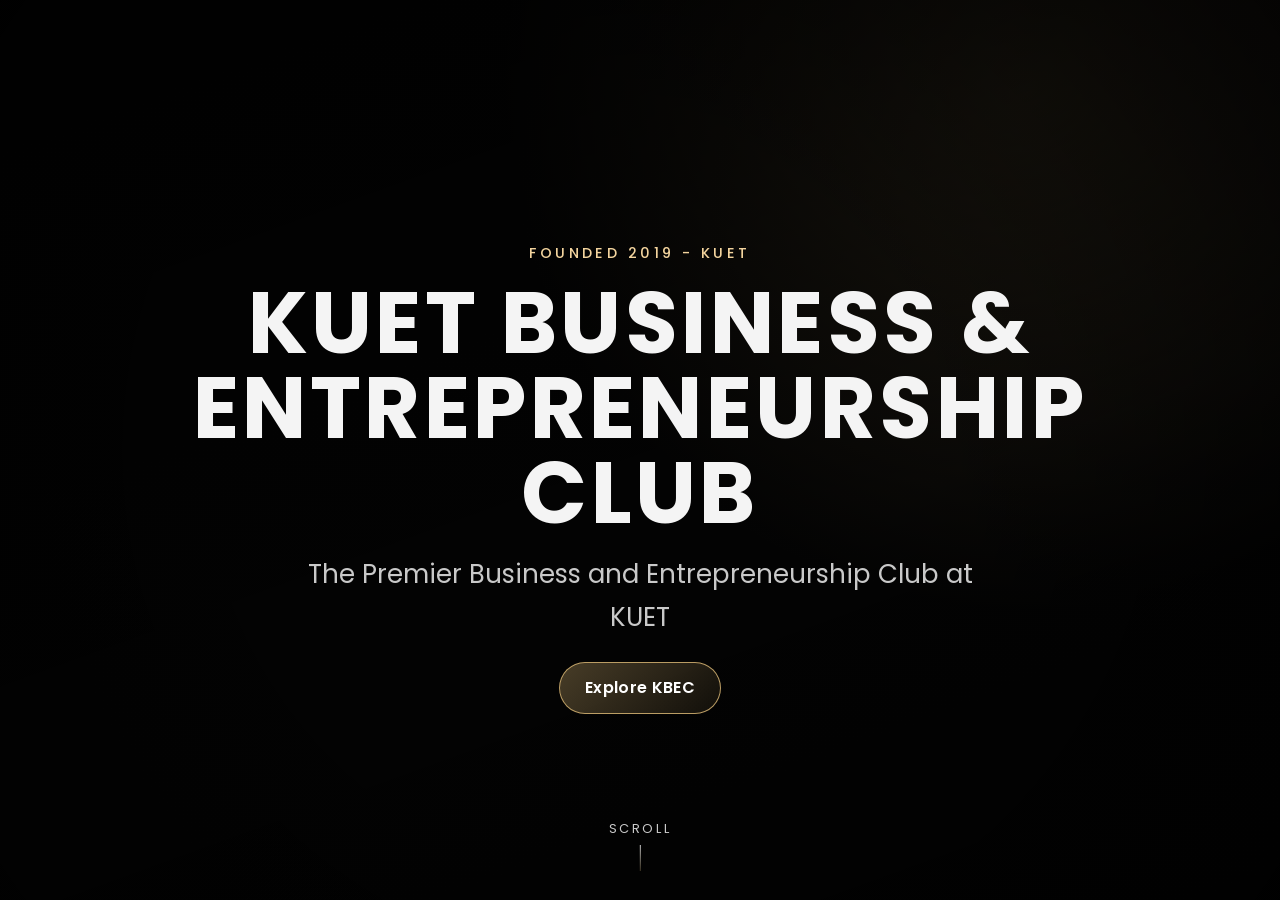
==== index.html @ 7d9067aa "adding the hero section commit" ====
<!DOCTYPE html>
<html lang="en">
<head>
  <meta charset="UTF-8" />
  <meta name="viewport" content="width=device-width, initial-scale=1.0" />
  <title>KUET Business & Entrepreneurship Club | KBEC</title>
  <meta
    name="description"
    content="Official landing page for KUET Business & Entrepreneurship Club (KBEC)."
  />
  <link rel="preconnect" href="https://fonts.googleapis.com" />
  <link rel="preconnect" href="https://fonts.gstatic.com" crossorigin />
  <link
    href="https://fonts.googleapis.com/css2?family=Poppins:wght@300;400;500;600;700;800&display=swap"
    rel="stylesheet"
  />
  <link rel="stylesheet" href="style.css" />
</head>
<body>
  <main>
    <section class="hero" id="home" aria-label="Hero section">
      <div class="hero-content">
        <p class="hero-kicker">Founded 2019 - KUET</p>
        <h1>KUET BUSINESS &amp; ENTREPRENEURSHIP CLUB</h1>
        <p class="hero-subheading">The Premier Business and Entrepreneurship Club at KUET</p>
        <a class="btn-gold" href="#">Explore KBEC</a>
      </div>
      <a class="scroll-indicator" href="#" aria-label="Scroll indicator">Scroll</a>
    </section>
  </main>

</body>
</html>
---- style.css ----
:root {
  --bg: #060606;
  --bg-elevated: #0b0b0b;
  --surface: #101010;
  --surface-hover: #171717;
  --text: #f4f4f4;
  --text-soft: #c9c9c9;
  --gold: #c7a86b;
  --gold-bright: #f3d49e;
  --border: rgba(199, 168, 107, 0.25);
}

* {
  box-sizing: border-box;
}

*::before,
*::after {
  box-sizing: border-box;
}

html {
  scroll-behavior: smooth;
}

body {
  margin: 0;
  font-family: "Poppins", sans-serif;
  background: var(--bg);
  color: var(--text);
  line-height: 1.65;
  overflow-x: hidden;
}

a {
  color: inherit;
  text-decoration: none;
}

img {
  display: block;
  width: 100%;
  height: auto;
}

.navbar {
  position: fixed;
  top: 0;
  left: 0;
  width: 100%;
  z-index: 1000;
  display: flex;
  align-items: center;
  justify-content: space-between;
  gap: 1rem;
  padding: 1rem clamp(1rem, 3vw, 3rem);
  border-bottom: 1px solid transparent;
  transition: background 0.35s ease, border-color 0.35s ease, box-shadow 0.35s ease,
    backdrop-filter 0.35s ease;
}

.navbar.scrolled {
  background: rgba(8, 8, 8, 0.9);
  border-color: var(--border);
  backdrop-filter: blur(10px);
  box-shadow: 0 12px 30px rgba(0, 0, 0, 0.35);
}

.brand {
  display: flex;
  align-items: center;
  gap: 0.8rem;
  min-width: 0;
}

.brand-logo {
  width: 2.65rem;
  height: 2.65rem;
  object-fit: contain;
  flex-shrink: 0;
}

.brand-copy {
  display: flex;
  flex-direction: column;
  font-size: 0.78rem;
  line-height: 1.15;
  color: var(--text-soft);
}

.brand-copy strong {
  font-weight: 500;
}

.brand-copy strong:first-child {
  color: #ffffff;
  font-weight: 600;
}

.nav-menu {
  display: flex;
  align-items: center;
  gap: 1.55rem;
}

.nav-link {
  position: relative;
  font-size: 0.95rem;
  font-weight: 500;
  color: var(--text-soft);
  transition: color 0.25s ease;
}

.nav-link::after {
  content: "";
  position: absolute;
  left: 0;
  bottom: -0.35rem;
  width: 100%;
  height: 2px;
  background: linear-gradient(90deg, var(--gold), var(--gold-bright));
  transform: scaleX(0);
  transform-origin: left;
  transition: transform 0.25s ease;
}

.nav-link:hover,
.nav-link.active {
  color: #ffffff;
}

.nav-link:hover::after,
.nav-link.active::after {
  transform: scaleX(1);
}

.nav-toggle {
  display: none;
  width: 2.5rem;
  height: 2.5rem;
  border: 1px solid rgba(199, 168, 107, 0.5);
  border-radius: 0.75rem;
  background: rgba(12, 12, 12, 0.82);
  align-items: center;
  justify-content: center;
  flex-direction: column;
  gap: 0.26rem;
  cursor: pointer;
}

.nav-toggle span {
  width: 1.15rem;
  height: 2px;
  background: var(--text);
  transition: transform 0.3s ease, opacity 0.3s ease;
}

.nav-toggle[aria-expanded="true"] span:nth-child(1) {
  transform: translateY(6px) rotate(45deg);
}

.nav-toggle[aria-expanded="true"] span:nth-child(2) {
  opacity: 0;
}

.nav-toggle[aria-expanded="true"] span:nth-child(3) {
  transform: translateY(-6px) rotate(-45deg);
}

.hero {
  position: relative;
  min-height: 100svh;
  display: grid;
  place-items: center;
  text-align: center;
  padding: clamp(6rem, 12vh, 8.5rem) 1.2rem 3.2rem;
  background-image: linear-gradient(160deg, rgba(0, 0, 0, 0.84) 10%, rgba(0, 0, 0, 0.52) 60%,
      rgba(0, 0, 0, 0.85) 100%),
    radial-gradient(circle at 80% 10%, rgba(199, 168, 107, 0.28) 0%, rgba(199, 168, 107, 0) 40%),
    url("https://images.unsplash.com/photo-1517048676732-d65bc937f952?auto=format&fit=crop&w=2000&q=80");
  background-size: cover;
  background-position: center calc(50% + var(--hero-offset, 0px));
  background-repeat: no-repeat;
  background-attachment: fixed;
}

.hero::after {
  content: "";
  position: absolute;
  inset: 0;
  background: radial-gradient(circle at center, rgba(0, 0, 0, 0) 35%, rgba(0, 0, 0, 0.52) 100%);
  pointer-events: none;
}

.hero-content {
  position: relative;
  z-index: 1;
  max-width: 980px;
  opacity: 1;
  transform: translateY(0);
}



.hero-kicker {
  margin: 0;
  text-transform: uppercase;
  letter-spacing: 0.24em;
  color: var(--gold-bright);
  font-size: clamp(0.7rem, 2vw, 0.9rem);
  font-weight: 500;
}

.hero h1 {
  margin: 0.95rem 0 0;
  font-size: clamp(1.9rem, 6.8vw, 5.4rem);
  line-height: 0.98;
  letter-spacing: 0.04em;
  text-transform: uppercase;
  text-wrap: balance;
}

.hero-subheading {
  margin: 1.1rem auto 0;
  width: min(720px, 92%);
  color: var(--text-soft);
  font-size: clamp(1rem, 2.2vw, 1.62rem);
  font-weight: 400;
}

.btn-gold {
  margin-top: 1.45rem;
  display: inline-flex;
  align-items: center;
  justify-content: center;
  padding: 0.76rem 1.55rem;
  border: 1px solid rgba(199, 168, 107, 0.92);
  border-radius: 999px;
  background: linear-gradient(135deg, rgba(199, 168, 107, 0.35), rgba(199, 168, 107, 0.08));
  color: #ffffff;
  font-weight: 600;
  letter-spacing: 0.02em;
  transition: transform 0.25s ease, box-shadow 0.25s ease, background 0.25s ease;
}

.btn-gold:hover {
  transform: translateY(-3px);
  box-shadow: 0 14px 32px rgba(0, 0, 0, 0.42), 0 0 24px rgba(199, 168, 107, 0.24);
  background: linear-gradient(135deg, rgba(199, 168, 107, 0.52), rgba(199, 168, 107, 0.15));
}

.scroll-indicator {
  position: absolute;
  bottom: 1.8rem;
  left: 50%;
  z-index: 1;
  transform: translateX(-50%);
  font-size: 0.8rem;
  text-transform: uppercase;
  letter-spacing: 0.2em;
  color: var(--text-soft);
}

.scroll-indicator::after {
  content: "";
  display: block;
  width: 1px;
  height: 26px;
  background: linear-gradient(180deg, rgba(255, 255, 255, 0.8), rgba(199, 168, 107, 0.3));
  margin: 0.4rem auto 0;
  animation: scroll-line 1.8s ease-in-out infinite;
}

@keyframes scroll-line {
  0%,
  100% {
    transform: scaleY(0.45);
    opacity: 0.5;
  }
  50% {
    transform: scaleY(1);
    opacity: 1;
  }
}

.section {
  position: relative;
  padding: clamp(4.7rem, 8vw, 7rem) 1.2rem;
}

.section-inner {
  width: min(1120px, 100%);
  margin-inline: auto;
}

.section-label {
  margin: 0;
  text-transform: uppercase;
  letter-spacing: 0.18em;
  color: var(--gold-bright);
  font-size: 0.76rem;
  font-weight: 500;
}

.section h2 {
  margin: 0.75rem 0 1.1rem;
  font-size: clamp(1.85rem, 5vw, 3.6rem);
  letter-spacing: 0.09em;
  line-height: 1;
}

.about {
  background: linear-gradient(180deg, var(--bg-elevated), var(--bg));
  overflow: hidden;
}

.about::before {
  content: "";
  position: absolute;
  top: -75px;
  left: -245px;
  width: min(640px, 80vw);
  height: min(420px, 60vw);
  border: 10px solid rgba(199, 168, 107, 0.26);
  border-color: rgba(199, 168, 107, 0.38) transparent rgba(199, 168, 107, 0.2) transparent;
  border-radius: 66% 34% 72% 28% / 45% 68% 32% 55%;
  transform: rotate(24deg);
  pointer-events: none;
}

.about-grid {
  display: grid;
  grid-template-columns: 1.1fr 0.9fr;
  gap: clamp(1.4rem, 4vw, 3rem);
  align-items: center;
}

.about-content p {
  max-width: 62ch;
  color: var(--text-soft);
  font-size: 1.05rem;
}

.media-card {
  background: linear-gradient(160deg, rgba(255, 255, 255, 0.03), rgba(255, 255, 255, 0));
  border: 1px solid var(--border);
  border-radius: 1.1rem;
  overflow: hidden;
  box-shadow: 0 24px 38px rgba(0, 0, 0, 0.35);
}

.media-card img {
  aspect-ratio: 16 / 10;
  object-fit: cover;
}

.media-card-body {
  padding: 1.1rem 1.1rem 1.25rem;
}

.media-card-body h3 {
  margin: 0;
  font-size: 1.12rem;
}

.media-card-body p {
  margin: 0.5rem 0 0;
  color: var(--text-soft);
  font-size: 0.95rem;
}

.events {
  background: #070707;
}

.event-grid {
  margin-top: 1.35rem;
  display: grid;
  grid-template-columns: repeat(3, minmax(0, 1fr));
  gap: 1rem;
}

.event-card {
  background: linear-gradient(145deg, rgba(255, 255, 255, 0.04), rgba(255, 255, 255, 0.01));
  border: 1px solid rgba(255, 255, 255, 0.08);
  border-top: 1px solid rgba(199, 168, 107, 0.48);
  border-radius: 1rem;
  padding: 1.15rem;
  transition: transform 0.25s ease, border-color 0.25s ease, background 0.25s ease;
}

.event-card:hover {
  transform: translateY(-5px);
  border-color: rgba(199, 168, 107, 0.55);
  background: linear-gradient(145deg, rgba(199, 168, 107, 0.12), rgba(255, 255, 255, 0.03));
}

.event-card h3 {
  margin: 0;
  font-size: 1.06rem;
}

.event-card p {
  margin: 0.55rem 0 0;
  color: var(--text-soft);
}

.contact {
  background: linear-gradient(180deg, #080808, #050505);
}

.contact-box {
  text-align: center;
  background: radial-gradient(circle at top, rgba(199, 168, 107, 0.18), rgba(199, 168, 107, 0.03) 55%,
      rgba(255, 255, 255, 0.02));
  border: 1px solid var(--border);
  border-radius: 1.1rem;
  padding: clamp(1.7rem, 4vw, 2.8rem);
}

.contact-box p {
  color: var(--text-soft);
  margin-inline: auto;
  max-width: 62ch;
}

.footer {
  padding: 1.1rem 1rem 2rem;
  text-align: center;
  color: #9f9f9f;
  font-size: 0.84rem;
  border-top: 1px solid rgba(255, 255, 255, 0.07);
  background: #050505;
}

.reveal {
  opacity: 0;
  transform: translateY(35px);
  transition: opacity 0.8s ease, transform 0.8s cubic-bezier(0.22, 1, 0.36, 1);
}

.reveal.is-visible {
  opacity: 1;
  transform: translateY(0);
}

.scroll-top-btn {
  position: fixed;
  right: 1.2rem;
  bottom: 1.2rem;
  z-index: 1000;
  width: 3rem;
  height: 3rem;
  border: 1px solid rgba(199, 168, 107, 0.75);
  border-radius: 50%;
  background: rgba(8, 8, 8, 0.95);
  color: var(--gold-bright);
  font-weight: 600;
  cursor: pointer;
  opacity: 0;
  visibility: hidden;
  transform: translateY(14px);
  transition: opacity 0.28s ease, visibility 0.28s ease, transform 0.28s ease, background 0.28s ease;
}

.scroll-top-btn:hover {
  background: rgba(199, 168, 107, 0.18);
}

.scroll-top-btn.visible {
  opacity: 1;
  visibility: visible;
  transform: translateY(0);
}

@media (max-width: 980px) {
  .hero {
    background-attachment: scroll;
  }

  .about-grid {
    grid-template-columns: 1fr;
  }

  .event-grid {
    grid-template-columns: repeat(2, minmax(0, 1fr));
  }
}

@media (max-width: 880px) {
  .nav-toggle {
    display: inline-flex;
  }

  .nav-menu {
    position: absolute;
    top: 100%;
    right: 1rem;
    margin-top: 0.85rem;
    min-width: 12rem;
    padding: 1rem 1.15rem;
    border-radius: 0.9rem;
    border: 1px solid rgba(199, 168, 107, 0.34);
    background: rgba(8, 8, 8, 0.97);
    box-shadow: 0 20px 30px rgba(0, 0, 0, 0.4);
    flex-direction: column;
    align-items: flex-start;
    gap: 1rem;
    opacity: 0;
    visibility: hidden;
    transform: translateY(-8px) scale(0.98);
    pointer-events: none;
    transition: opacity 0.25s ease, transform 0.25s ease, visibility 0.25s ease;
  }

  .nav-menu.open {
    opacity: 1;
    visibility: visible;
    transform: translateY(0) scale(1);
    pointer-events: auto;
  }
}

@media (max-width: 640px) {
  .hero h1 {
    letter-spacing: 0.02em;
  }

  .hero-subheading {
    font-size: 1rem;
  }

  .section h2 {
    letter-spacing: 0.05em;
  }

  .event-grid {
    grid-template-columns: 1fr;
  }

  .scroll-indicator {
    bottom: 1.1rem;
  }
}
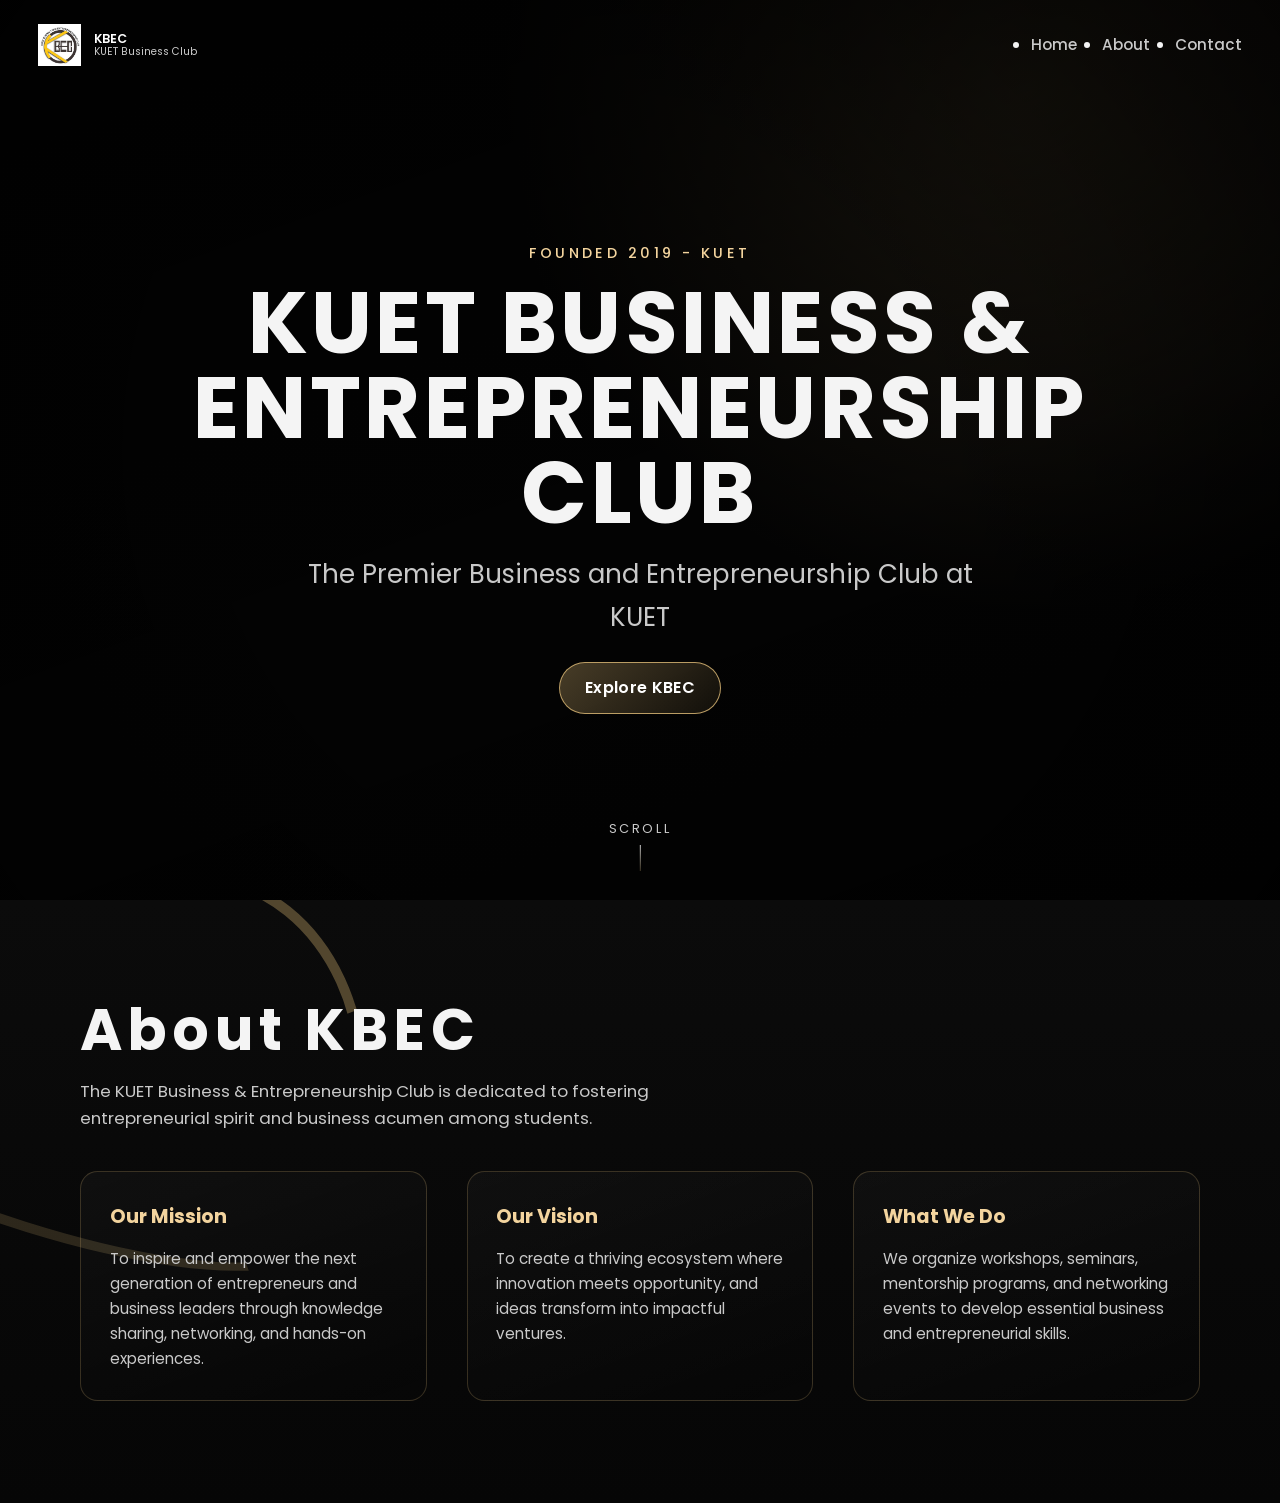
==== commit dee77db9: "add navigation bar and about section with styling" ====
--- a/index.html
+++ b/index.html
@@ -17,6 +17,21 @@
   <link rel="stylesheet" href="style.css" />
 </head>
 <body>
+  <nav class="navbar" id="navbar">
+    <div class="brand">
+      <img src="logo.png" alt="KBEC Logo" class="brand-logo" />
+      <div class="brand-copy">
+        <strong>KBEC</strong>
+        <small>KUET Business Club</small>
+      </div>
+    </div>
+    <ul class="nav-menu">
+      <li><a href="#home">Home</a></li>
+      <li><a href="#about">About</a></li>
+      <li><a href="#contact">Contact</a></li>
+    </ul>
+  </nav>
+
   <main>
     <section class="hero" id="home" aria-label="Hero section">
       <div class="hero-content">
@@ -27,6 +42,27 @@
       </div>
       <a class="scroll-indicator" href="#" aria-label="Scroll indicator">Scroll</a>
     </section>
+
+    <section class="about" id="about" aria-label="About KBEC">
+      <div class="about-container">
+        <h2>About KBEC</h2>
+        <p class="about-intro">The KUET Business & Entrepreneurship Club is dedicated to fostering entrepreneurial spirit and business acumen among students.</p>
+        <div class="about-grid">
+          <div class="about-card">
+            <h3>Our Mission</h3>
+            <p>To inspire and empower the next generation of entrepreneurs and business leaders through knowledge sharing, networking, and hands-on experiences.</p>
+          </div>
+          <div class="about-card">
+            <h3>Our Vision</h3>
+            <p>To create a thriving ecosystem where innovation meets opportunity, and ideas transform into impactful ventures.</p>
+          </div>
+          <div class="about-card">
+            <h3>What We Do</h3>
+            <p>We organize workshops, seminars, mentorship programs, and networking events to develop essential business and entrepreneurial skills.</p>
+          </div>
+        </div>
+      </div>
+    </section>
   </main>
 
 </body>
--- a/style.css
+++ b/style.css
@@ -103,7 +103,7 @@
   gap: 1.55rem;
 }
 
-.nav-link {
+.nav-menu a {
   position: relative;
   font-size: 0.95rem;
   font-weight: 500;
@@ -111,7 +111,7 @@
   transition: color 0.25s ease;
 }
 
-.nav-link::after {
+.nav-menu a::after {
   content: "";
   position: absolute;
   left: 0;
@@ -124,13 +124,11 @@
   transition: transform 0.25s ease;
 }
 
-.nav-link:hover,
-.nav-link.active {
+.nav-menu a:hover {
   color: #ffffff;
 }
 
-.nav-link:hover::after,
-.nav-link.active::after {
+.nav-menu a:hover::after {
   transform: scaleX(1);
 }
 
@@ -312,6 +310,8 @@
 .about {
   background: linear-gradient(180deg, var(--bg-elevated), var(--bg));
   overflow: hidden;
+  position: relative;
+  padding: clamp(4.7rem, 8vw, 7rem) 1.2rem;
 }
 
 .about::before {
@@ -328,17 +328,57 @@
   pointer-events: none;
 }
 
+.about-container {
+  width: min(1120px, 100%);
+  margin-inline: auto;
+  position: relative;
+  z-index: 1;
+}
+
+.about h2 {
+  margin: 0 0 1.1rem;
+  font-size: clamp(1.85rem, 5vw, 3.6rem);
+  letter-spacing: 0.09em;
+  line-height: 1;
+}
+
+.about-intro {
+  max-width: 62ch;
+  color: var(--text-soft);
+  font-size: 1.05rem;
+  margin-bottom: 2.4rem;
+}
+
 .about-grid {
   display: grid;
-  grid-template-columns: 1.1fr 0.9fr;
-  gap: clamp(1.4rem, 4vw, 3rem);
-  align-items: center;
-}
-
-.about-content p {
-  max-width: 62ch;
-  color: var(--text-soft);
-  font-size: 1.05rem;
+  grid-template-columns: repeat(auto-fit, minmax(280px, 1fr));
+  gap: clamp(1.4rem, 4vw, 2.5rem);
+}
+
+.about-card {
+  background: linear-gradient(160deg, rgba(255, 255, 255, 0.03), rgba(255, 255, 255, 0));
+  border: 1px solid var(--border);
+  border-radius: 1.1rem;
+  padding: 1.8rem;
+  transition: transform 0.25s ease, border-color 0.25s ease, background 0.25s ease;
+}
+
+.about-card:hover {
+  transform: translateY(-5px);
+  border-color: rgba(199, 168, 107, 0.55);
+  background: linear-gradient(160deg, rgba(199, 168, 107, 0.12), rgba(255, 255, 255, 0.03));
+}
+
+.about-card h3 {
+  margin: 0;
+  font-size: 1.2rem;
+  color: var(--gold-bright);
+}
+
+.about-card p {
+  margin: 0.8rem 0 0;
+  color: var(--text-soft);
+  font-size: 0.95rem;
 }
 
 .media-card {
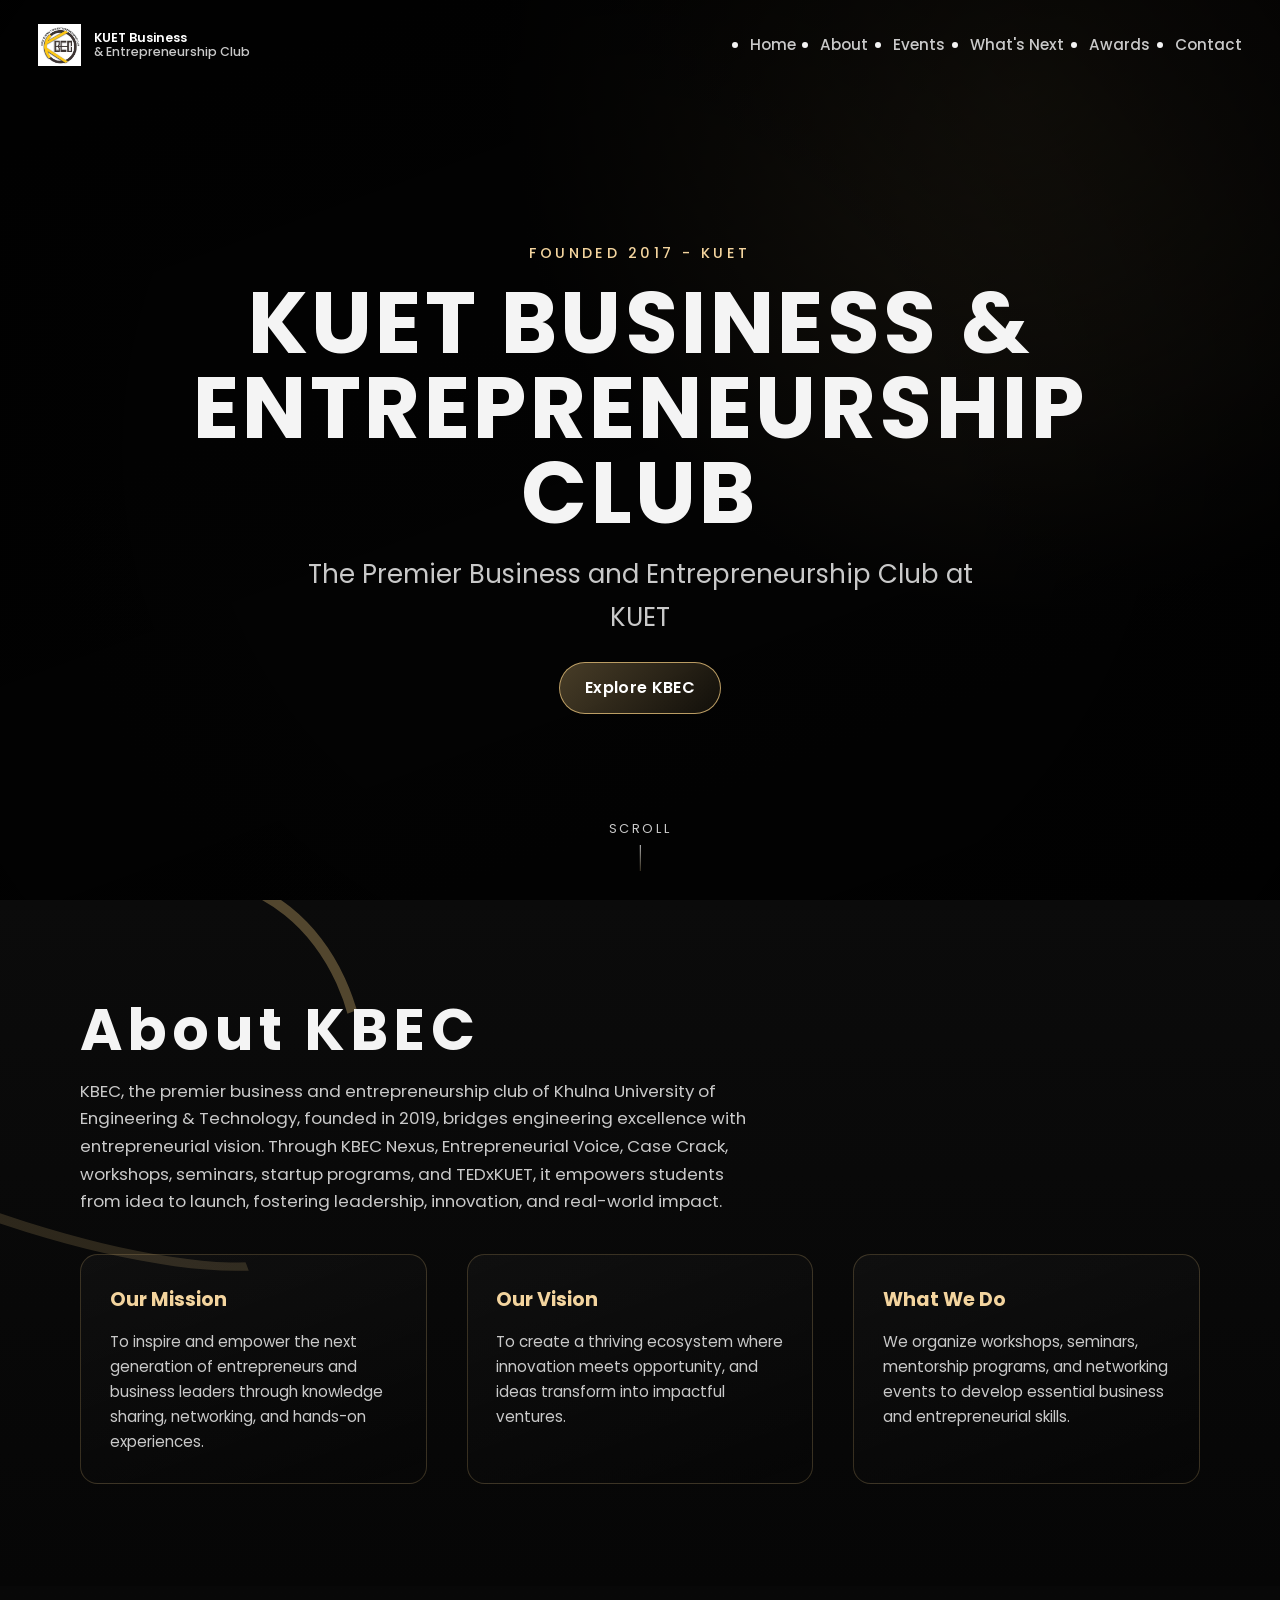
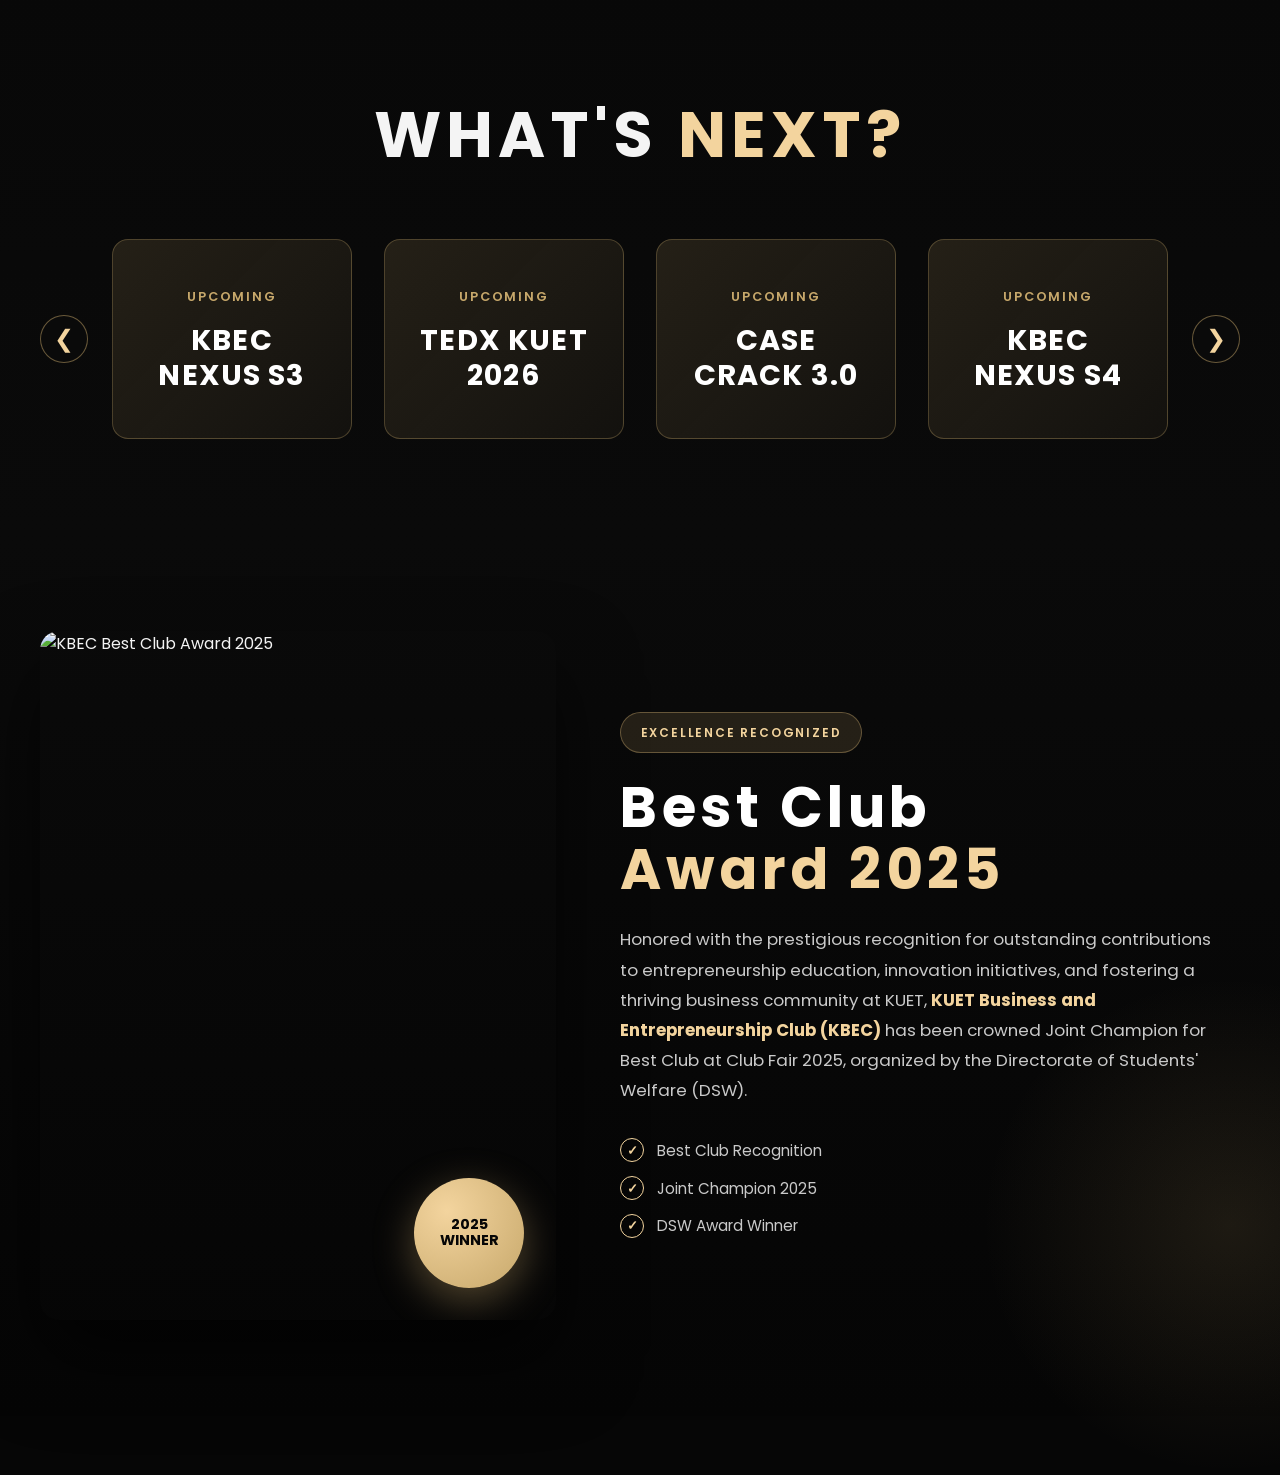
==== commit d0c1fdc0: "enhanced homepage with new sections for events, what's next, and awards" ====
--- a/index.html
+++ b/index.html
@@ -21,13 +21,17 @@
     <div class="brand">
       <img src="logo.png" alt="KBEC Logo" class="brand-logo" />
       <div class="brand-copy">
-        <strong>KBEC</strong>
-        <small>KUET Business Club</small>
+        <strong>KUET Business </strong>
+       <strong>& Entrepreneurship Club</strong>
+      
       </div>
     </div>
     <ul class="nav-menu">
       <li><a href="#home">Home</a></li>
       <li><a href="#about">About</a></li>
+      <li><a href="#events">Events</a></li>
+      <li><a href="#whats-next">What's Next</a></li>
+      <li><a href="#awards">Awards</a></li>
       <li><a href="#contact">Contact</a></li>
     </ul>
   </nav>
@@ -35,7 +39,7 @@
   <main>
     <section class="hero" id="home" aria-label="Hero section">
       <div class="hero-content">
-        <p class="hero-kicker">Founded 2019 - KUET</p>
+        <p class="hero-kicker">Founded 2017 - KUET</p>
         <h1>KUET BUSINESS &amp; ENTREPRENEURSHIP CLUB</h1>
         <p class="hero-subheading">The Premier Business and Entrepreneurship Club at KUET</p>
         <a class="btn-gold" href="#">Explore KBEC</a>
@@ -46,7 +50,7 @@
     <section class="about" id="about" aria-label="About KBEC">
       <div class="about-container">
         <h2>About KBEC</h2>
-        <p class="about-intro">The KUET Business & Entrepreneurship Club is dedicated to fostering entrepreneurial spirit and business acumen among students.</p>
+        <p class="about-intro">KBEC, the premier business and entrepreneurship club of Khulna University of Engineering & Technology, founded in 2019, bridges engineering excellence with entrepreneurial vision. Through KBEC Nexus, Entrepreneurial Voice, Case Crack, workshops, seminars, startup programs, and TEDxKUET, it empowers students from idea to launch, fostering leadership, innovation, and real-world impact.</p>
         <div class="about-grid">
           <div class="about-card">
             <h3>Our Mission</h3>
@@ -63,7 +67,74 @@
         </div>
       </div>
     </section>
+
+    
+
+    <section class="whats-next" id="whats-next" aria-label="What's Next">
+      <div class="whats-next-header">
+        <h2>WHAT'S <span class="highlight">NEXT?</span></h2>
+      </div>
+      <div class="carousel-container">
+        <button class="carousel-btn prev" id="prevBtn" aria-label="Previous">❮</button>
+        <div class="carousel-wrapper">
+          <div class="carousel" id="carousel">
+            <div class="carousel-item">
+              <div class="carousel-label">UPCOMING</div>
+              <div class="carousel-title">KBEC NEXUS S3</div>
+            </div>
+            <div class="carousel-item">
+              <div class="carousel-label">UPCOMING</div>
+              <div class="carousel-title">TEDX KUET 2026</div>
+            </div>
+            <div class="carousel-item">
+              <div class="carousel-label">UPCOMING</div>
+              <div class="carousel-title">CASE CRACK 3.0</div>
+            </div>
+            <div class="carousel-item">
+              <div class="carousel-label">UPCOMING</div>
+              <div class="carousel-title">KBEC NEXUS S4</div>
+            </div>
+          </div>
+        </div>
+        <button class="carousel-btn next" id="nextBtn" aria-label="Next">❯</button>
+      </div>
+    </section>
+
+    <section class="awards" id="awards" aria-label="Awards & Achievements">
+      <div class="awards-container">
+        <div class="awards-grid">
+          <div class="award-image-col">
+            <div class="award-image">
+              <img src="award.jpg" alt="KBEC Best Club Award 2025" />
+              <div class="award-badge">2025<br>WINNER</div>
+            </div>
+          </div>
+          <div class="award-content-col">
+            <div class="award-label">EXCELLENCE RECOGNIZED</div>
+            <h2>Best Club<br><span class="award-year">Award 2025</span></h2>
+            <p class="award-description">
+              Honored with the prestigious recognition for outstanding contributions to entrepreneurship education, innovation initiatives, and fostering a thriving business community at KUET, <strong>KUET Business and Entrepreneurship Club (KBEC)</strong> has been crowned Joint Champion for Best Club at Club Fair 2025, organized by the Directorate of Students' Welfare (DSW).
+            </p>
+            <div class="award-highlights">
+              <div class="highlight-item">
+                <span class="highlight-icon">✓</span>
+                <span>Best Club Recognition</span>
+              </div>
+              <div class="highlight-item">
+                <span class="highlight-icon">✓</span>
+                <span>Joint Champion 2025</span>
+              </div>
+              <div class="highlight-item">
+                <span class="highlight-icon">✓</span>
+                <span>DSW Award Winner</span>
+              </div>
+            </div>
+          </div>
+        </div>
+      </div>
+    </section>
   </main>
 
+  <script src="script.js"></script>
 </body>
 </html>
--- a/style.css
+++ b/style.css
@@ -381,6 +381,92 @@
   font-size: 0.95rem;
 }
 
+.events {
+  background: #070707;
+  position: relative;
+  padding: clamp(4.7rem, 8vw, 7rem) 1.2rem;
+}
+
+.events-container {
+  width: min(1120px, 100%);
+  margin-inline: auto;
+}
+
+.events h2 {
+  margin: 0 0 1rem;
+  font-size: clamp(1.85rem, 5vw, 3.6rem);
+  letter-spacing: 0.09em;
+  line-height: 1;
+}
+
+.events-intro {
+  max-width: 62ch;
+  color: var(--text-soft);
+  font-size: 1.05rem;
+  margin-bottom: 2.4rem;
+}
+
+.event-grid {
+  display: grid;
+  grid-template-columns: repeat(auto-fit, minmax(300px, 1fr));
+  gap: clamp(1.4rem, 4vw, 2.5rem);
+}
+
+.event-card {
+  background: linear-gradient(160deg, rgba(255, 255, 255, 0.03), rgba(255, 255, 255, 0));
+  border: 1px solid var(--border);
+  border-radius: 1.1rem;
+  overflow: hidden;
+  transition: transform 0.25s ease, border-color 0.25s ease, background 0.25s ease;
+}
+
+.event-card:hover {
+  transform: translateY(-5px);
+  border-color: rgba(199, 168, 107, 0.55);
+  background: linear-gradient(160deg, rgba(199, 168, 107, 0.12), rgba(255, 255, 255, 0.03));
+}
+
+.event-image {
+  width: 100%;
+  height: 200px;
+  overflow: hidden;
+}
+
+.event-image img {
+  width: 100%;
+  height: 100%;
+  object-fit: cover;
+  transition: transform 0.3s ease;
+}
+
+.event-card:hover .event-image img {
+  transform: scale(1.05);
+}
+
+.event-content {
+  padding: 1.8rem;
+}
+
+.event-content h3 {
+  margin: 0;
+  font-size: 1.2rem;
+  color: var(--gold-bright);
+}
+
+.event-date {
+  margin: 0.5rem 0 0;
+  color: var(--gold);
+  font-size: 0.9rem;
+  font-weight: 500;
+}
+
+.event-content p {
+  margin: 0.8rem 0 0;
+  color: var(--text-soft);
+  font-size: 0.95rem;
+  line-height: 1.5;
+}
+
 .media-card {
   background: linear-gradient(160deg, rgba(255, 255, 255, 0.03), rgba(255, 255, 255, 0));
   border: 1px solid var(--border);
@@ -513,6 +599,258 @@
   transform: translateY(0);
 }
 
+/* What's Next Section - Carousel */
+.whats-next {
+  background: linear-gradient(180deg, #080808, #0a0a0a);
+  padding: clamp(4rem, 8vw, 6rem) 1.2rem;
+  position: relative;
+  overflow: hidden;
+}
+
+.whats-next-header {
+  text-align: center;
+  margin-bottom: clamp(2rem, 4vw, 3.5rem);
+}
+
+.whats-next-header h2 {
+  margin: 0;
+  font-size: clamp(2.2rem, 6vw, 4rem);
+  letter-spacing: 0.08em;
+  text-transform: uppercase;
+}
+
+.whats-next-header .highlight {
+  color: var(--gold-bright);
+}
+
+.carousel-container {
+  width: min(1200px, 100%);
+  margin-inline: auto;
+  display: flex;
+  align-items: center;
+  gap: 1.5rem;
+  position: relative;
+}
+
+.carousel-btn {
+  width: 3rem;
+  height: 3rem;
+  border: 1px solid rgba(199, 168, 107, 0.5);
+  border-radius: 50%;
+  background: rgba(12, 12, 12, 0.82);
+  color: var(--gold-bright);
+  font-size: 1.5rem;
+  cursor: pointer;
+  transition: all 0.25s ease;
+  flex-shrink: 0;
+  display: flex;
+  align-items: center;
+  justify-content: center;
+}
+
+.carousel-btn:hover {
+  background: rgba(199, 168, 107, 0.2);
+  border-color: rgba(199, 168, 107, 0.8);
+  transform: scale(1.05);
+}
+
+.carousel-wrapper {
+  flex: 1;
+  overflow: hidden;
+  border-radius: 0.8rem;
+}
+
+.carousel {
+  display: flex;
+  gap: 2rem;
+  transition: transform 0.5s cubic-bezier(0.22, 1, 0.36, 1);
+}
+
+.carousel-item {
+  flex: 0 0 calc(25% - 1.5rem);
+  min-height: 200px;
+  background: linear-gradient(135deg, rgba(199, 168, 107, 0.15), rgba(199, 168, 107, 0.05));
+  border: 1px solid rgba(199, 168, 107, 0.3);
+  border-radius: 1rem;
+  padding: 2rem 1.5rem;
+  display: flex;
+  flex-direction: column;
+  justify-content: center;
+  align-items: center;
+  text-align: center;
+  cursor: pointer;
+  transition: all 0.3s ease;
+  position: relative;
+}
+
+.carousel-item:hover {
+  border-color: rgba(199, 168, 107, 0.8);
+  background: linear-gradient(135deg, rgba(199, 168, 107, 0.25), rgba(199, 168, 107, 0.12));
+  transform: translateY(-8px);
+}
+
+.carousel-label {
+  font-size: 0.8rem;
+  text-transform: uppercase;
+  letter-spacing: 0.15em;
+  color: var(--gold);
+  margin-bottom: 1rem;
+  font-weight: 600;
+}
+
+.carousel-title {
+  font-size: clamp(1.3rem, 3vw, 1.8rem);
+  font-weight: 700;
+  text-transform: uppercase;
+  letter-spacing: 0.04em;
+  line-height: 1.2;
+  color: #fff;
+}
+
+/* Awards Section */
+.awards {
+  background: linear-gradient(180deg, #0a0a0a, #050505);
+  padding: clamp(4rem, 8vw, 6rem) 1.2rem;
+  position: relative;
+}
+
+.awards::before {
+  content: "";
+  position: absolute;
+  top: 50%;
+  right: -200px;
+  width: 500px;
+  height: 500px;
+  background: radial-gradient(circle, rgba(199, 168, 107, 0.12), transparent 70%);
+  border-radius: 50%;
+  pointer-events: none;
+}
+
+.awards-container {
+  width: min(1200px, 100%);
+  margin-inline: auto;
+  position: relative;
+  z-index: 1;
+}
+
+.awards-grid {
+  display: grid;
+  grid-template-columns: 1fr 1.2fr;
+  gap: clamp(2rem, 5vw, 4rem);
+  align-items: center;
+}
+
+.award-image-col {
+  position: relative;
+}
+
+.award-image {
+  position: relative;
+  border-radius: 1.2rem;
+  overflow: hidden;
+  box-shadow: 0 40px 80px rgba(0, 0, 0, 0.6);
+}
+
+.award-image img {
+  width: 100%;
+  height: auto;
+  display: block;
+  aspect-ratio: 3/4;
+  object-fit: cover;
+}
+
+.award-badge {
+  position: absolute;
+  bottom: 2rem;
+  right: 2rem;
+  width: 110px;
+  height: 110px;
+  background: radial-gradient(circle at 30% 30%, var(--gold-bright), var(--gold));
+  border-radius: 50%;
+  display: flex;
+  flex-direction: column;
+  align-items: center;
+  justify-content: center;
+  text-align: center;
+  font-weight: 700;
+  color: var(--bg);
+  font-size: 0.9rem;
+  line-height: 1.1;
+  box-shadow: 0 12px 40px rgba(199, 168, 107, 0.4);
+}
+
+.award-content-col {
+  position: relative;
+}
+
+.award-label {
+  display: inline-block;
+  padding: 0.6rem 1.2rem;
+  background: rgba(199, 168, 107, 0.15);
+  border: 1px solid rgba(199, 168, 107, 0.4);
+  border-radius: 999px;
+  font-size: 0.75rem;
+  text-transform: uppercase;
+  letter-spacing: 0.15em;
+  color: var(--gold-bright);
+  font-weight: 600;
+  margin-bottom: 1.5rem;
+}
+
+.award-content-col h2 {
+  margin: 0 0 1.2rem;
+  font-size: clamp(2rem, 5vw, 3.5rem);
+  letter-spacing: 0.08em;
+  line-height: 1.1;
+  color: #fff;
+}
+
+.award-year {
+  color: var(--gold-bright);
+  display: block;
+}
+
+.award-description {
+  margin: 1.5rem 0;
+  color: var(--text-soft);
+  font-size: 1.05rem;
+  line-height: 1.8;
+  max-width: 55ch;
+}
+
+.award-description strong {
+  color: var(--gold-bright);
+}
+
+.award-highlights {
+  margin-top: 2rem;
+  display: flex;
+  flex-direction: column;
+  gap: 0.8rem;
+}
+
+.highlight-item {
+  display: flex;
+  align-items: center;
+  gap: 0.8rem;
+  color: var(--text-soft);
+  font-size: 0.95rem;
+}
+
+.highlight-icon {
+  display: flex;
+  align-items: center;
+  justify-content: center;
+  width: 24px;
+  height: 24px;
+  border: 1.5px solid var(--gold-bright);
+  border-radius: 50%;
+  color: var(--gold-bright);
+  font-weight: 700;
+  font-size: 0.8rem;
+  flex-shrink: 0;
+}
+
 @media (max-width: 980px) {
   .hero {
     background-attachment: scroll;
@@ -524,6 +862,22 @@
 
   .event-grid {
     grid-template-columns: repeat(2, minmax(0, 1fr));
+  }
+
+  .carousel-item {
+    flex: 0 0 calc(50% - 1rem);
+  }
+
+  .awards-grid {
+    grid-template-columns: 1fr;
+  }
+
+  .award-badge {
+    bottom: 1rem;
+    right: 1rem;
+    width: 90px;
+    height: 90px;
+    font-size: 0.8rem;
   }
 }
 
